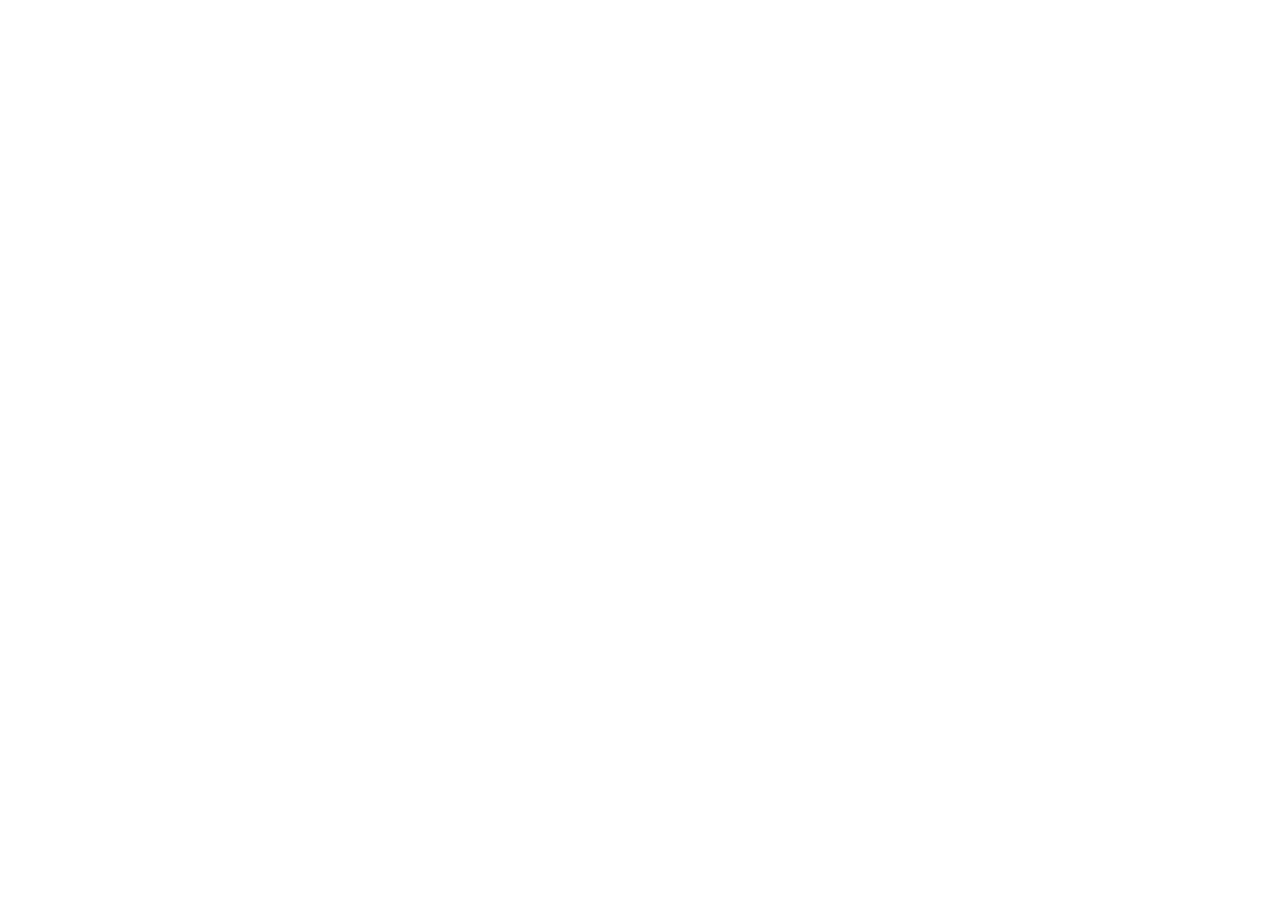
==== avatar.html @ dc473a4c "Add hands-free avatar-only game show stage preview" ====
<!doctype html><html lang="ja"><head><meta charset="utf-8"><meta name="viewport" content="width=device-width,initial-scale=1,viewport-fit=cover"><meta name="theme-color" content="#fff7ee"><meta name="description" content="アバターが声で案内し、スタッフの声を聞いてゲームを進行するサイ校ゲームショー"><link rel="manifest" href="/manifest.webmanifest"><link rel="icon" href="/saiko-icon.svg" type="image/svg+xml"><link rel="stylesheet" href="/avatar-stage.css"><title>サイ校 わくわくゲームショー｜アバター司会</title></head><body><main id="stage" class="stage" aria-live="polite"></main><script defer src="/avatar-stage.js"></script></body></html>
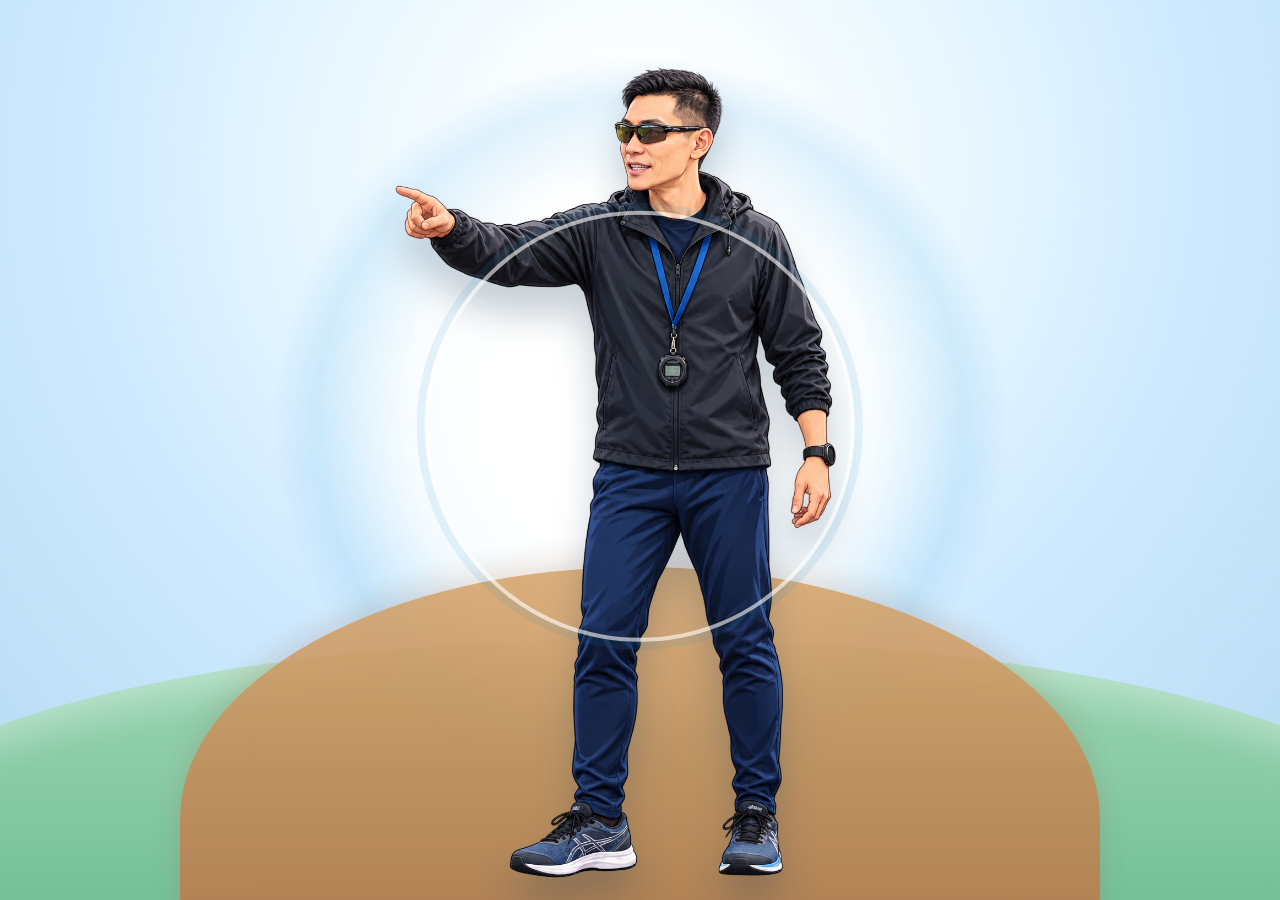
==== commit 57f8dbe9: "Ship voice-only coach avatar host" ====
--- a/avatar.html
+++ b/avatar.html
@@ -1 +1,18 @@
-<!doctype html><html lang="ja"><head><meta charset="utf-8"><meta name="viewport" content="width=device-width,initial-scale=1,viewport-fit=cover"><meta name="theme-color" content="#fff7ee"><meta name="description" content="アバターが声で案内し、スタッフの声を聞いてゲームを進行するサイ校ゲームショー"><link rel="manifest" href="/manifest.webmanifest"><link rel="icon" href="/saiko-icon.svg" type="image/svg+xml"><link rel="stylesheet" href="/avatar-stage.css"><title>サイ校 わくわくゲームショー｜アバター司会</title></head><body><main id="stage" class="stage" aria-live="polite"></main><script defer src="/avatar-stage.js"></script></body></html>+<!doctype html>
+<html lang="ja">
+<head>
+ <meta charset="utf-8">
+ <meta name="viewport" content="width=device-width,initial-scale=1,viewport-fit=cover">
+ <meta name="theme-color" content="#dff2ff">
+ <meta name="description" content="アバターがスタッフの声を聞き、会話だけで進行するサイ校ゲーム">
+ <link rel="manifest" href="/manifest.webmanifest">
+ <link rel="icon" href="/saiko-icon.svg" type="image/svg+xml">
+ <link rel="preload" href="/coach-avatar.png" as="image">
+ <link rel="stylesheet" href="/avatar-stage.css?v=voice-only-20261016">
+ <title>サイ校ゲーム｜音声アバター司会</title>
+</head>
+<body>
+ <main id="stage" class="stage" aria-label="サイ校ゲーム音声アバター"></main>
+ <script defer src="/avatar-stage.js?v=voice-only-20261016"></script>
+</body>
+</html>
--- a/avatar-stage.css
+++ b/avatar-stage.css
@@ -0,0 +1,45 @@
+*{box-sizing:border-box}
+html,body{width:100%;height:100%;margin:0;overflow:hidden;background:#eaf5ff;color:#13253c;font-family:"Yu Gothic UI","Hiragino Sans",Meiryo,sans-serif}
+button,input,select{font:inherit}
+button{cursor:pointer}
+.stage{position:relative;isolation:isolate;width:100%;height:100%;min-height:100dvh;overflow:hidden;display:grid;place-items:end center;background:radial-gradient(circle at 50% 19%,#fff 0 8%,#e9f7ff 33%,#cde9ff 59%,#b4d9f0 100%);touch-action:manipulation;user-select:none;-webkit-user-select:none}
+.scene{position:absolute;inset:0;overflow:hidden;pointer-events:none}
+.scene::before{content:"";position:absolute;inset:auto -12% -18%;height:47%;border-radius:50% 50% 0 0;background:linear-gradient(180deg,#9fd7b7 0%,#6fbd93 70%,#54a87d 100%);box-shadow:inset 0 18px 35px #ffffff50}
+.scene::after{content:"";position:absolute;left:50%;bottom:-19%;width:min(85vw,920px);height:56%;transform:translateX(-50%);border-radius:50% 50% 0 0;background:linear-gradient(180deg,#d6a56a,#bb7b4d 66%,#9f603f);opacity:.88;box-shadow:0 -8px 28px #93593738}
+.glow{position:absolute;left:50%;top:47%;width:min(84vmin,740px);aspect-ratio:1;border-radius:50%;transform:translate(-50%,-50%);background:radial-gradient(circle,#fff 0 27%,#ffffffa8 45%,#74c4f033 62%,transparent 70%);filter:blur(1px)}
+.avatar-frame{position:relative;z-index:2;width:min(72vw,660px);height:min(94dvh,980px);display:flex;align-items:flex-end;justify-content:center;transform-origin:50% 100%;animation:breathe 4.8s ease-in-out infinite}
+.avatar-image{display:block;width:100%;height:100%;object-fit:contain;object-position:center bottom;filter:drop-shadow(0 28px 18px #1536523d);pointer-events:none;-webkit-user-drag:none}
+.voice-ring{position:absolute;left:50%;top:43%;width:min(64vmin,570px);aspect-ratio:1;border:5px solid #1879ba2b;border-radius:50%;transform:translate(-50%,-50%) scale(.92);opacity:0}
+.ring-two{width:min(76vmin,690px);border-width:3px}
+.listening .voice-ring{animation:listen-ring 2s ease-out infinite}
+.listening .ring-two{animation-delay:.72s}
+.talking .voice-ring{border-color:#ff993f47;animation:talk-ring .85s ease-out infinite}
+.talking .ring-two{animation-delay:.33s}
+.talking .avatar-frame{animation:talk-bob .58s ease-in-out infinite}
+.start-surface{position:absolute;inset:0;z-index:8;width:100%;height:100%;border:0;padding:0;background:transparent;color:transparent;-webkit-tap-highlight-color:transparent}
+.waiting .avatar-frame::after{content:"";position:absolute;left:50%;top:44%;width:64%;aspect-ratio:1;border-radius:50%;transform:translate(-50%,-50%);border:4px solid #fff9;box-shadow:0 0 0 8px #258ec11a;animation:ready-pulse 2.2s ease-in-out infinite;pointer-events:none}
+.sr-only{position:absolute!important;width:1px!important;height:1px!important;padding:0!important;margin:-1px!important;overflow:hidden!important;clip:rect(0,0,0,0)!important;white-space:nowrap!important;border:0!important}
+.admin-backdrop{position:fixed;inset:0;z-index:30;display:flex;align-items:center;justify-content:center;padding:18px;background:#071828c9;user-select:text;-webkit-user-select:text}
+.admin-panel{width:min(94vw,680px);max-height:92dvh;overflow:auto;border:1px solid #d8e5ee;border-radius:24px;background:#f8fcff;color:#17324a;padding:22px;box-shadow:0 24px 80px #00101f73}
+.admin-panel h1{margin:0 0 6px;font-size:25px}
+.admin-state,.admin-note{margin:0 0 16px;color:#516b7d;font-size:13px;line-height:1.6}
+.settings-form{display:grid;grid-template-columns:1fr 1fr auto;gap:10px;align-items:end;margin-bottom:16px}
+.settings-form label{display:flex;flex-direction:column;gap:5px;font-weight:800;font-size:13px}
+.settings-form input,.settings-form select{width:100%;min-height:44px;border:1px solid #b8cedd;border-radius:10px;background:#fff;color:#17324a;padding:8px 10px}
+.admin-panel button{min-height:43px;border:1px solid #8ab3ca;border-radius:11px;background:#e4f4fc;color:#174866;padding:8px 13px;font-weight:800;box-shadow:0 2px 0 #aac7d6}
+.admin-panel button:active{transform:translateY(1px);box-shadow:none}
+.admin-actions{display:flex;gap:8px;flex-wrap:wrap;margin:12px 0}
+.admin-panel .danger{background:#fff0f0;color:#8c3030;border-color:#e4abab}
+.admin-panel .close{margin-left:auto;background:#244b65;color:#fff}
+.score-list{display:grid;gap:7px;margin:14px 0;padding:12px;border-radius:15px;background:#edf6fb}
+.score-row{display:flex;justify-content:space-between;align-items:center;gap:9px;min-height:44px}
+.score-row span:last-child{display:flex;gap:5px}
+.score-row button{min-width:45px;min-height:36px;padding:5px 8px}
+@keyframes breathe{0%,100%{transform:translateY(0) scale(1)}50%{transform:translateY(-7px) scale(1.006)}}
+@keyframes talk-bob{0%,100%{transform:translateY(0) scale(1)}50%{transform:translateY(-9px) scale(1.012)}}
+@keyframes ready-pulse{0%,100%{opacity:.2;transform:translate(-50%,-50%) scale(.9)}50%{opacity:.75;transform:translate(-50%,-50%) scale(1.03)}}
+@keyframes listen-ring{0%{opacity:.5;transform:translate(-50%,-50%) scale(.72)}100%{opacity:0;transform:translate(-50%,-50%) scale(1.18)}}
+@keyframes talk-ring{0%{opacity:.65;transform:translate(-50%,-50%) scale(.82)}100%{opacity:0;transform:translate(-50%,-50%) scale(1.08)}}
+@media(max-width:700px){.avatar-frame{width:min(96vw,610px);height:min(91dvh,880px)}.settings-form{grid-template-columns:1fr}.admin-panel{padding:17px}.score-row{align-items:flex-start;flex-direction:column}.admin-panel .close{margin-left:0}}
+@media(max-height:580px) and (orientation:landscape){.avatar-frame{width:min(58vw,520px);height:96dvh}.scene::before{height:38%}.scene::after{width:63vw}.admin-panel{max-height:94dvh}}
+@media(prefers-reduced-motion:reduce){.avatar-frame,.voice-ring,.waiting .avatar-frame::after{animation:none!important}}
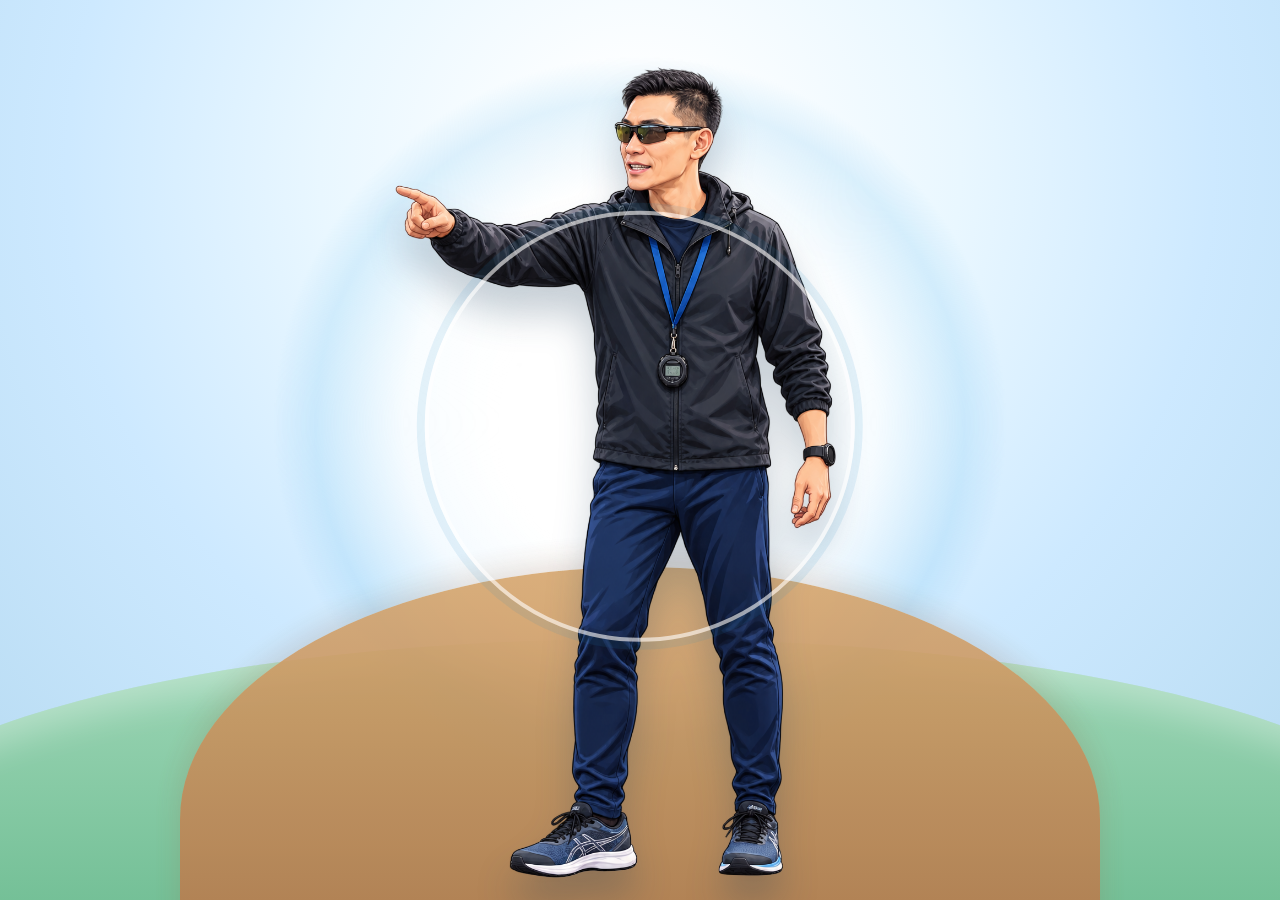
==== commit a3836b47: "Add natural voice recovery and animated avatar" ====
--- a/avatar.html
+++ b/avatar.html
@@ -8,11 +8,12 @@
  <link rel="manifest" href="/manifest.webmanifest">
  <link rel="icon" href="/saiko-icon.svg" type="image/svg+xml">
  <link rel="preload" href="/coach-avatar.png" as="image">
- <link rel="stylesheet" href="/avatar-stage.css?v=voice-only-20261016">
+ <link rel="preload" href="/coach-avatar-speaking.png" as="image">
+ <link rel="stylesheet" href="/avatar-stage.css?v=voice-only-20261016-2">
  <title>サイ校ゲーム｜音声アバター司会</title>
 </head>
 <body>
  <main id="stage" class="stage" aria-label="サイ校ゲーム音声アバター"></main>
- <script defer src="/avatar-stage.js?v=voice-only-20261016"></script>
+ <script defer src="/avatar-stage.js?v=voice-only-20261016-2"></script>
 </body>
 </html>
--- a/avatar-stage.css
+++ b/avatar-stage.css
@@ -7,15 +7,20 @@
 .scene::before{content:"";position:absolute;inset:auto -12% -18%;height:47%;border-radius:50% 50% 0 0;background:linear-gradient(180deg,#9fd7b7 0%,#6fbd93 70%,#54a87d 100%);box-shadow:inset 0 18px 35px #ffffff50}
 .scene::after{content:"";position:absolute;left:50%;bottom:-19%;width:min(85vw,920px);height:56%;transform:translateX(-50%);border-radius:50% 50% 0 0;background:linear-gradient(180deg,#d6a56a,#bb7b4d 66%,#9f603f);opacity:.88;box-shadow:0 -8px 28px #93593738}
 .glow{position:absolute;left:50%;top:47%;width:min(84vmin,740px);aspect-ratio:1;border-radius:50%;transform:translate(-50%,-50%);background:radial-gradient(circle,#fff 0 27%,#ffffffa8 45%,#74c4f033 62%,transparent 70%);filter:blur(1px)}
-.avatar-frame{position:relative;z-index:2;width:min(72vw,660px);height:min(94dvh,980px);display:flex;align-items:flex-end;justify-content:center;transform-origin:50% 100%;animation:breathe 4.8s ease-in-out infinite}
+.avatar-frame{position:relative;z-index:2;width:min(72vw,660px);height:min(94dvh,980px);display:flex;align-items:flex-end;justify-content:center;transform-origin:50% 100%;animation:breathe 4.8s ease-in-out infinite;will-change:transform}
+.avatar-sprite{position:relative;width:100%;height:100%}
 .avatar-image{display:block;width:100%;height:100%;object-fit:contain;object-position:center bottom;filter:drop-shadow(0 28px 18px #1536523d);pointer-events:none;-webkit-user-drag:none}
+.avatar-mouth{position:absolute;inset:0;opacity:0;clip-path:ellipse(4.6% 2.2% at 50% 13.5%);filter:none;will-change:opacity}
 .voice-ring{position:absolute;left:50%;top:43%;width:min(64vmin,570px);aspect-ratio:1;border:5px solid #1879ba2b;border-radius:50%;transform:translate(-50%,-50%) scale(.92);opacity:0}
 .ring-two{width:min(76vmin,690px);border-width:3px}
 .listening .voice-ring{animation:listen-ring 2s ease-out infinite}
 .listening .ring-two{animation-delay:.72s}
 .talking .voice-ring{border-color:#ff993f47;animation:talk-ring .85s ease-out infinite}
 .talking .ring-two{animation-delay:.33s}
-.talking .avatar-frame{animation:talk-bob .58s ease-in-out infinite}
+.talking .avatar-frame{animation:talk-bob 1.05s ease-in-out infinite}
+.talking .avatar-mouth{animation:mouth-talk .3s steps(1,end) infinite}
+.listening .avatar-frame{animation:listen-lean 2.8s ease-in-out infinite}
+.thinking .avatar-frame{animation:thinking-nod 1.8s ease-in-out infinite}
 .start-surface{position:absolute;inset:0;z-index:8;width:100%;height:100%;border:0;padding:0;background:transparent;color:transparent;-webkit-tap-highlight-color:transparent}
 .waiting .avatar-frame::after{content:"";position:absolute;left:50%;top:44%;width:64%;aspect-ratio:1;border-radius:50%;transform:translate(-50%,-50%);border:4px solid #fff9;box-shadow:0 0 0 8px #258ec11a;animation:ready-pulse 2.2s ease-in-out infinite;pointer-events:none}
 .sr-only{position:absolute!important;width:1px!important;height:1px!important;padding:0!important;margin:-1px!important;overflow:hidden!important;clip:rect(0,0,0,0)!important;white-space:nowrap!important;border:0!important}
@@ -26,6 +31,9 @@
 .settings-form{display:grid;grid-template-columns:1fr 1fr auto;gap:10px;align-items:end;margin-bottom:16px}
 .settings-form label{display:flex;flex-direction:column;gap:5px;font-weight:800;font-size:13px}
 .settings-form input,.settings-form select{width:100%;min-height:44px;border:1px solid #b8cedd;border-radius:10px;background:#fff;color:#17324a;padding:8px 10px}
+.voice-settings,.command-form{display:grid;grid-template-columns:1fr auto;gap:10px;align-items:end;margin:12px 0;padding:12px;border-radius:15px;background:#edf6fb}
+.voice-settings label,.command-form label{display:flex;flex-direction:column;gap:5px;font-weight:800;font-size:13px}
+.voice-settings select,.command-form input{width:100%;min-height:44px;border:1px solid #b8cedd;border-radius:10px;background:#fff;color:#17324a;padding:8px 10px}
 .admin-panel button{min-height:43px;border:1px solid #8ab3ca;border-radius:11px;background:#e4f4fc;color:#174866;padding:8px 13px;font-weight:800;box-shadow:0 2px 0 #aac7d6}
 .admin-panel button:active{transform:translateY(1px);box-shadow:none}
 .admin-actions{display:flex;gap:8px;flex-wrap:wrap;margin:12px 0}
@@ -36,10 +44,13 @@
 .score-row span:last-child{display:flex;gap:5px}
 .score-row button{min-width:45px;min-height:36px;padding:5px 8px}
 @keyframes breathe{0%,100%{transform:translateY(0) scale(1)}50%{transform:translateY(-7px) scale(1.006)}}
-@keyframes talk-bob{0%,100%{transform:translateY(0) scale(1)}50%{transform:translateY(-9px) scale(1.012)}}
+@keyframes talk-bob{0%,100%{transform:translateY(0) rotate(0) scale(1)}35%{transform:translateY(-7px) rotate(-.35deg) scale(1.008)}70%{transform:translateY(-2px) rotate(.18deg) scale(1.004)}}
+@keyframes mouth-talk{0%,38%,100%{opacity:0}39%,76%{opacity:1}}
+@keyframes listen-lean{0%,100%{transform:translateY(0) rotate(0)}50%{transform:translateY(-5px) rotate(-.55deg)}}
+@keyframes thinking-nod{0%,100%{transform:translateY(0) rotate(0)}45%{transform:translateY(3px) rotate(.45deg)}65%{transform:translateY(-2px) rotate(-.2deg)}}
 @keyframes ready-pulse{0%,100%{opacity:.2;transform:translate(-50%,-50%) scale(.9)}50%{opacity:.75;transform:translate(-50%,-50%) scale(1.03)}}
 @keyframes listen-ring{0%{opacity:.5;transform:translate(-50%,-50%) scale(.72)}100%{opacity:0;transform:translate(-50%,-50%) scale(1.18)}}
 @keyframes talk-ring{0%{opacity:.65;transform:translate(-50%,-50%) scale(.82)}100%{opacity:0;transform:translate(-50%,-50%) scale(1.08)}}
-@media(max-width:700px){.avatar-frame{width:min(96vw,610px);height:min(91dvh,880px)}.settings-form{grid-template-columns:1fr}.admin-panel{padding:17px}.score-row{align-items:flex-start;flex-direction:column}.admin-panel .close{margin-left:0}}
+@media(max-width:700px){.avatar-frame{width:min(96vw,610px);height:min(91dvh,880px)}.settings-form,.voice-settings,.command-form{grid-template-columns:1fr}.admin-panel{padding:17px}.score-row{align-items:flex-start;flex-direction:column}.admin-panel .close{margin-left:0}}
 @media(max-height:580px) and (orientation:landscape){.avatar-frame{width:min(58vw,520px);height:96dvh}.scene::before{height:38%}.scene::after{width:63vw}.admin-panel{max-height:94dvh}}
-@media(prefers-reduced-motion:reduce){.avatar-frame,.voice-ring,.waiting .avatar-frame::after{animation:none!important}}
+@media(prefers-reduced-motion:reduce){.avatar-frame,.avatar-mouth,.voice-ring,.waiting .avatar-frame::after{animation:none!important}.talking .avatar-mouth{opacity:1}}
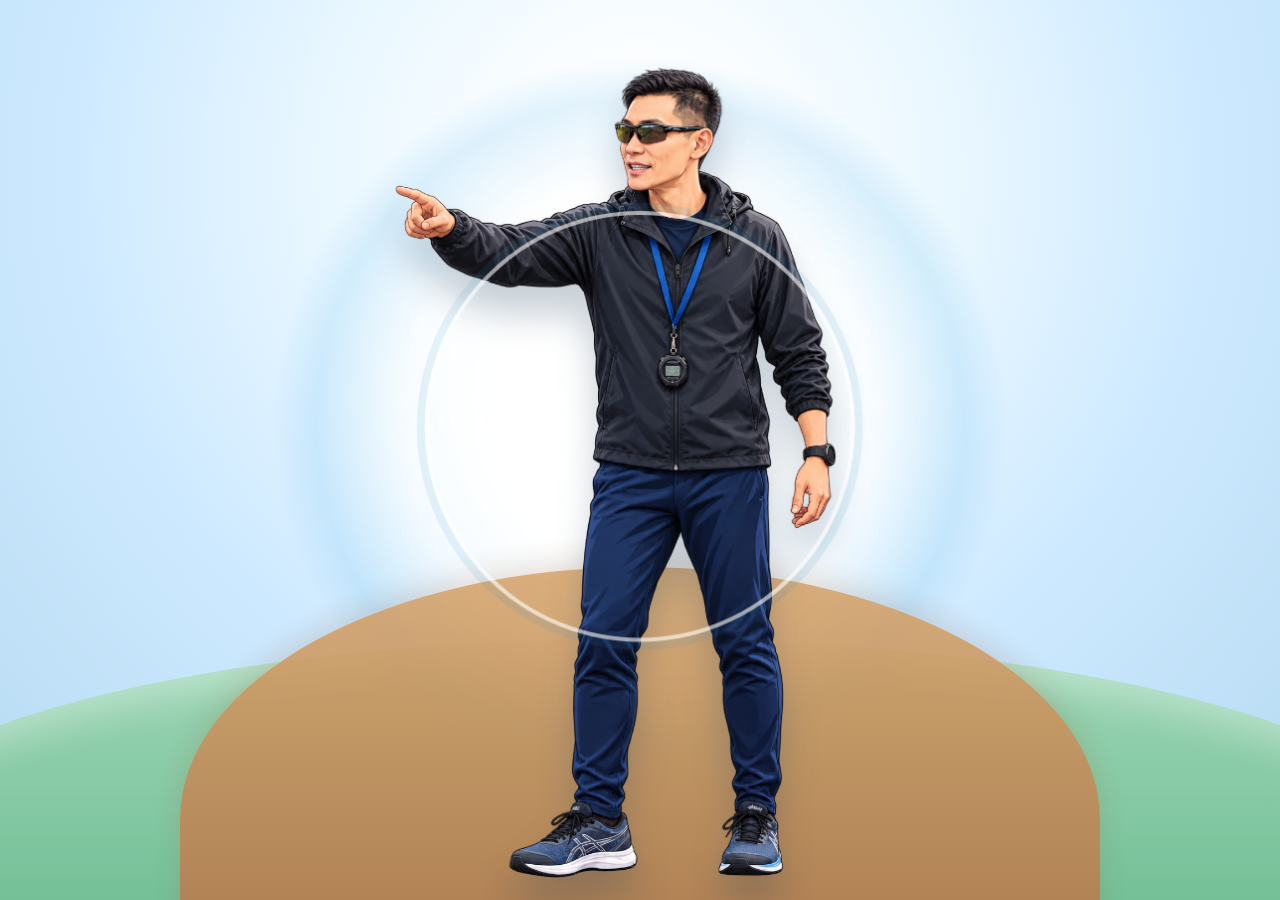
==== commit 41162c13: "Allow custom team names in voice host" ====
--- a/avatar.html
+++ b/avatar.html
@@ -9,11 +9,11 @@
  <link rel="icon" href="/saiko-icon.svg" type="image/svg+xml">
  <link rel="preload" href="/coach-avatar.png" as="image">
  <link rel="preload" href="/coach-avatar-speaking.png" as="image">
- <link rel="stylesheet" href="/avatar-stage.css?v=voice-only-20261016-2">
+ <link rel="stylesheet" href="/avatar-stage.css?v=voice-only-20261016-3">
  <title>サイ校ゲーム｜音声アバター司会</title>
 </head>
 <body>
  <main id="stage" class="stage" aria-label="サイ校ゲーム音声アバター"></main>
- <script defer src="/avatar-stage.js?v=voice-only-20261016-2"></script>
+ <script defer src="/avatar-stage.js?v=voice-only-20261016-3"></script>
 </body>
 </html>
--- a/avatar-stage.css
+++ b/avatar-stage.css
@@ -31,6 +31,7 @@
 .settings-form{display:grid;grid-template-columns:1fr 1fr auto;gap:10px;align-items:end;margin-bottom:16px}
 .settings-form label{display:flex;flex-direction:column;gap:5px;font-weight:800;font-size:13px}
 .settings-form input,.settings-form select{width:100%;min-height:44px;border:1px solid #b8cedd;border-radius:10px;background:#fff;color:#17324a;padding:8px 10px}
+.team-names{grid-column:1/-1;margin:0;padding:12px;border:1px solid #c7dce7;border-radius:15px;background:#edf6fb}.team-names legend{padding:0 6px;font-size:14px;font-weight:900}.team-name-grid{display:grid;grid-template-columns:repeat(2,minmax(0,1fr));gap:8px}.team-names p{margin:8px 0 0;color:#587181;font-size:11px}
 .voice-settings,.command-form{display:grid;grid-template-columns:1fr auto;gap:10px;align-items:end;margin:12px 0;padding:12px;border-radius:15px;background:#edf6fb}
 .voice-settings label,.command-form label{display:flex;flex-direction:column;gap:5px;font-weight:800;font-size:13px}
 .voice-settings select,.command-form input{width:100%;min-height:44px;border:1px solid #b8cedd;border-radius:10px;background:#fff;color:#17324a;padding:8px 10px}
@@ -51,6 +52,6 @@
 @keyframes ready-pulse{0%,100%{opacity:.2;transform:translate(-50%,-50%) scale(.9)}50%{opacity:.75;transform:translate(-50%,-50%) scale(1.03)}}
 @keyframes listen-ring{0%{opacity:.5;transform:translate(-50%,-50%) scale(.72)}100%{opacity:0;transform:translate(-50%,-50%) scale(1.18)}}
 @keyframes talk-ring{0%{opacity:.65;transform:translate(-50%,-50%) scale(.82)}100%{opacity:0;transform:translate(-50%,-50%) scale(1.08)}}
-@media(max-width:700px){.avatar-frame{width:min(96vw,610px);height:min(91dvh,880px)}.settings-form,.voice-settings,.command-form{grid-template-columns:1fr}.admin-panel{padding:17px}.score-row{align-items:flex-start;flex-direction:column}.admin-panel .close{margin-left:0}}
+@media(max-width:700px){.avatar-frame{width:min(96vw,610px);height:min(91dvh,880px)}.settings-form,.voice-settings,.command-form,.team-name-grid{grid-template-columns:1fr}.admin-panel{padding:17px}.score-row{align-items:flex-start;flex-direction:column}.admin-panel .close{margin-left:0}}
 @media(max-height:580px) and (orientation:landscape){.avatar-frame{width:min(58vw,520px);height:96dvh}.scene::before{height:38%}.scene::after{width:63vw}.admin-panel{max-height:94dvh}}
 @media(prefers-reduced-motion:reduce){.avatar-frame,.avatar-mouth,.voice-ring,.waiting .avatar-frame::after{animation:none!important}.talking .avatar-mouth{opacity:1}}
